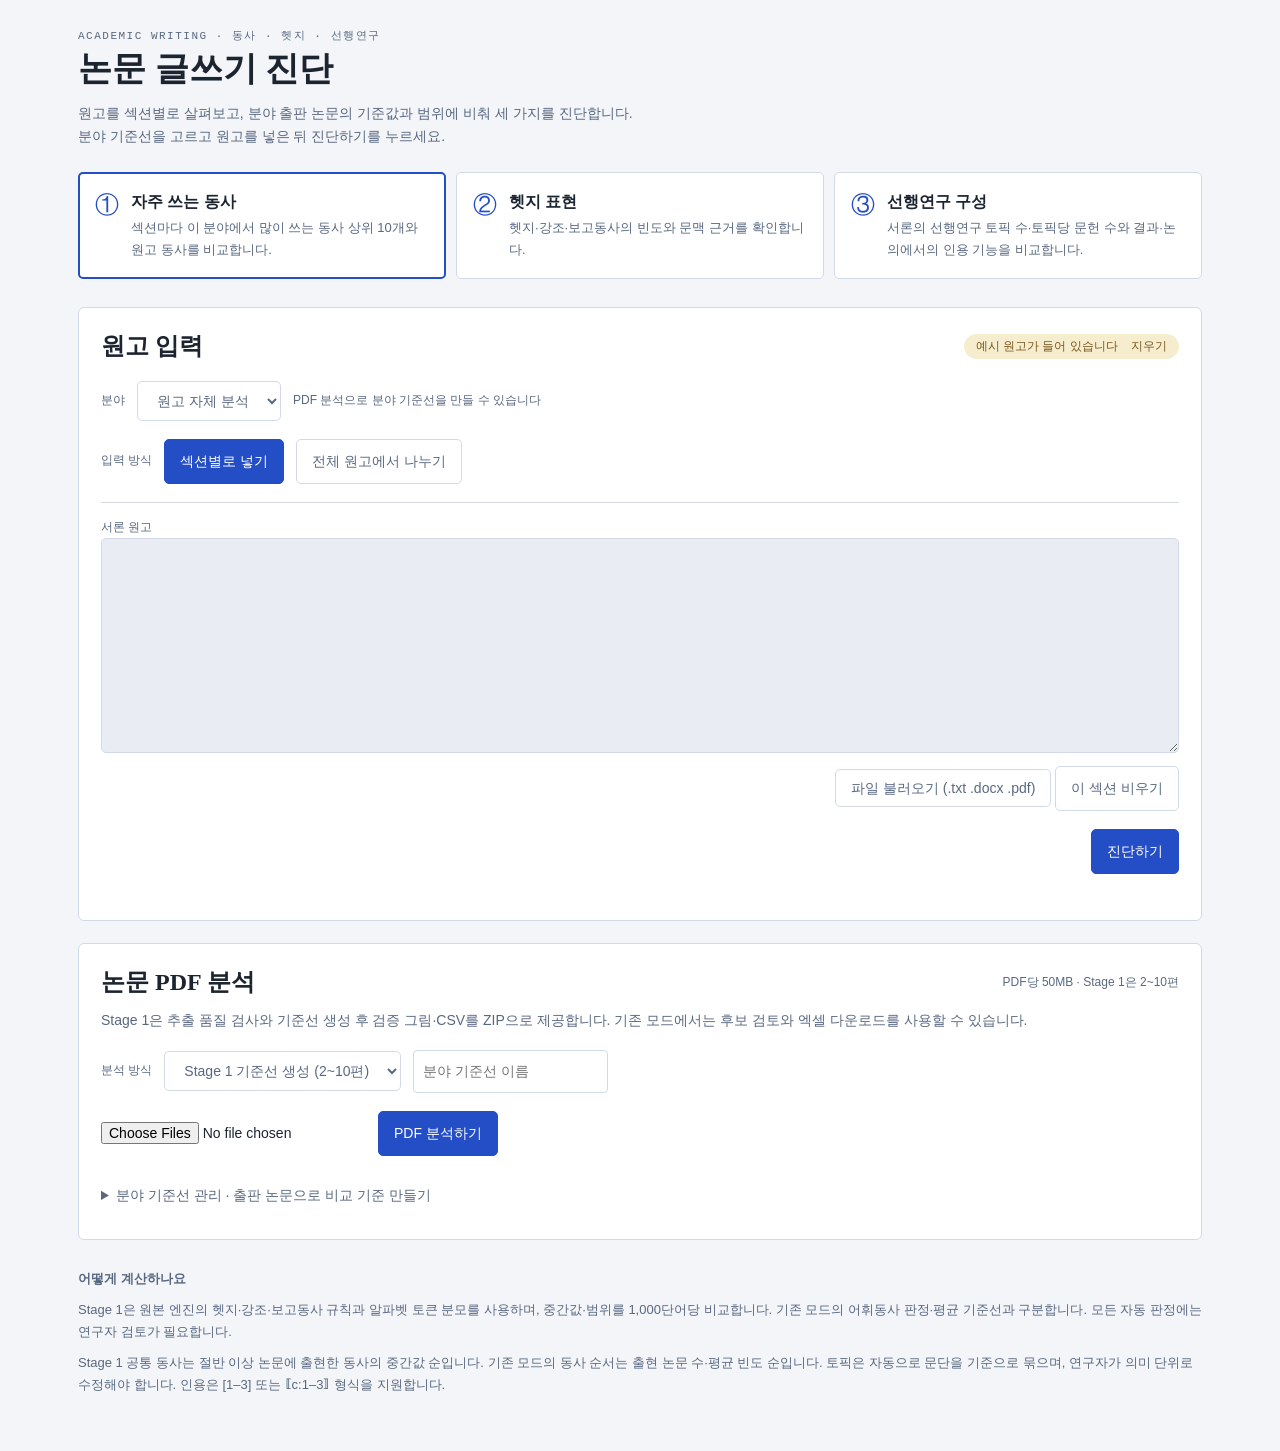
==== frontend/index.html @ 8948f890 "Add FastAPI manuscript diagnostics and four-field Markdown baselines" ====
<!doctype html><html lang="ko"><meta charset="utf-8"><meta name="viewport" content="width=device-width,initial-scale=1"><title>논문 글쓰기 진단</title>
<style>
:root{--blue:#244ec6;--ink:#1c2430;--muted:#596881;--line:#d2daea;--bg:#f3f5f8}*{box-sizing:border-box}body{margin:0;background:var(--bg);color:var(--ink);font-family:'Apple SD Gothic Neo','Malgun Gothic',sans-serif;font-size:14px;line-height:1.65}main{max-width:1180px;margin:0 auto;padding:28px}h1,h2,h3{font-family:'Batang','AppleMyungjo',serif;line-height:1.35}h1{font-size:34px;margin:3px 0 10px}h2{font-size:24px;margin:0}h3{font-size:21px;margin:0}.eyebrow{font:11px monospace;letter-spacing:1.5px;color:var(--muted)}p{margin:10px 0;color:var(--muted)}button,select,input,textarea{font:inherit}button,select,.file{border:1px solid var(--line);background:white;border-radius:5px;color:var(--muted);padding:10px 15px;cursor:pointer}button:hover,.file:hover{border-color:var(--blue)}button:focus-visible,textarea:focus-visible,select:focus-visible{outline:2px solid var(--blue);outline-offset:3px}button:disabled{opacity:.5;cursor:wait}.primary,.active{background:var(--blue)!important;color:white!important;border-color:var(--blue)!important}.features{display:grid;grid-template-columns:repeat(3,1fr);gap:10px;margin:24px 0 28px}.feature{text-align:left;display:flex;gap:12px;padding:16px;background:#fff;border:1px solid var(--line);border-radius:5px}.feature.selected{border:2px solid var(--blue);padding:15px}.number{font:24px Georgia;color:var(--blue)}.feature strong{font-size:16px}.feature p{font-size:13px;margin:2px 0}.panel{background:white;border:1px solid var(--line);border-radius:6px;padding:22px;margin-bottom:22px}.row{display:flex;align-items:center;justify-content:space-between;gap:12px;flex-wrap:wrap}.badge{background:#f6edcf;color:#79591e;padding:3px 12px;border-radius:20px;font-size:12px}.meta{font-size:12px;color:var(--muted)}.controls{display:flex;gap:12px;align-items:center;margin:18px 0;flex-wrap:wrap}.tabs{display:flex;border-bottom:1px solid var(--line);gap:5px;margin-bottom:12px}.tabs button{border:0;border-radius:0;background:transparent}.tabs button.chosen{border:1px solid var(--line);border-bottom:1px solid white;margin-bottom:-1px;color:var(--ink);font-weight:bold}.dot{color:var(--blue);margin-right:7px}textarea{width:100%;min-height:215px;resize:vertical;background:#e9edf3;border:1px solid var(--line);border-radius:5px;padding:14px;color:var(--ink);line-height:1.65}.toolbar{display:flex;justify-content:space-between;align-items:center;gap:12px;flex-wrap:wrap;margin:6px 0 18px}.file input{display:none}.notice{padding:14px 18px;background:#e5ebfc;border-radius:5px;margin:18px 0;color:#33425e}.grid{display:grid;grid-template-columns:1fr 1fr;gap:20px}.metric{font:28px monospace;margin:5px 0}.tablewrap{overflow:auto}table{width:100%;border-collapse:collapse;font-size:13px}th{text-align:left;color:var(--muted);font-weight:500;font-size:12px}td,th{padding:8px;border-bottom:1px solid var(--line)}td.num{text-align:right;font-family:monospace}.empty{text-align:center;padding:35px;color:var(--muted)}.candidate{padding:14px 0;border-bottom:1px solid var(--line)}.candidate p{color:var(--ink)}.pill{font-size:12px;background:#e2efe7;color:#28794d;padding:2px 7px;border-radius:3px}footer{color:var(--muted);font-size:13px;margin:28px 0}#status{min-height:24px;color:var(--blue)}[hidden]{display:none!important}@media(max-width:700px){main{padding:18px}.features,.grid{grid-template-columns:1fr}.feature{padding:12px}h1{font-size:29px}.panel{padding:16px}.tabs{overflow:auto}.tabs button{white-space:nowrap;padding:10px} .row{align-items:flex-start}}
.neutral{background:#e9edf3;color:#596881;padding:2px 7px;border-radius:3px;font-size:12px}.rare{background:#fbecd3;color:#99601f;padding:2px 7px;border-radius:3px;font-size:12px}h4{margin:20px 0 10px}.result-panel>.row{border-bottom:1px solid var(--line);padding-bottom:16px}input:not([type=file]):not([type=checkbox]){padding:9px;border:1px solid var(--line);border-radius:4px;max-width:100%}a{color:var(--blue)}#summaryCards .panel{padding:14px}details{padding:10px 0}summary{cursor:pointer;color:var(--muted)}</style>
<main><header><div class="eyebrow">ACADEMIC WRITING · 동사 · 헷지 · 선행연구</div><h1>논문 글쓰기 진단</h1><p>원고를 섹션별로 살펴보고, 분야 출판 논문의 기준값과 범위에 비춰 세 가지를 진단합니다.<br>분야 기준선을 고르고 원고를 넣은 뒤 진단하기를 누르세요.</p></header>
<div class="features"><div class="feature selected"><span class="number">①</span><div><strong>자주 쓰는 동사</strong><p>섹션마다 이 분야에서 많이 쓰는 동사 상위 10개와 원고 동사를 비교합니다.</p></div></div><div class="feature"><span class="number">②</span><div><strong>헷지 표현</strong><p>헷지·강조·보고동사의 빈도와 문맥 근거를 확인합니다.</p></div></div><div class="feature"><span class="number">③</span><div><strong>선행연구 구성</strong><p>서론의 선행연구 토픽 수·토픽당 문헌 수와 결과·논의에서의 인용 기능을 비교합니다.</p></div></div></div>
<section class="panel"><div class="row"><h2>원고 입력</h2><span class="badge" id="exampleBadge">예시 원고가 들어 있습니다 <button id="clearExample" style="border:0;background:transparent;padding:0 0 0 10px;color:inherit;font-size:12px">지우기</button></span></div><div class="controls"><label for="field" class="meta">분야</label><select id="field"><option value="">원고 자체 분석</option></select><span class="meta" id="baselineInfo">PDF 분석으로 분야 기준선을 만들 수 있습니다</span></div><div class="controls"><span class="meta">입력 방식</span><button class="active" id="sectionMode">섹션별로 넣기</button><button id="wholeMode">전체 원고에서 나누기</button></div><div id="wholeInput" hidden><label for="wholeText" class="meta">전체 원고 · INTRODUCTION, RESULTS AND DISCUSSION 등의 헤딩으로 구분합니다</label><textarea id="wholeText" placeholder="INTRODUCTION&#10;…&#10;&#10;RESULTS AND DISCUSSION&#10;…"></textarea><button id="split">헤딩으로 섹션 나누기</button><p id="splitStatus" role="status"></p></div><div class="tabs" id="sections"></div><label for="manuscript" class="meta" id="inputLabel">서론 원고</label><textarea id="manuscript" spellcheck="false"></textarea><div class="toolbar"><span class="meta" id="wordCount"></span><div><label class="file">파일 불러오기 (.txt .docx .pdf)<input type="file" id="textFile" accept=".txt,.docx,.pdf"></label> <button id="clear">이 섹션 비우기</button></div></div><div class="row"><span class="meta" id="filled"></span><button class="primary" id="analyze">진단하기</button></div><div id="status" role="status" aria-live="polite"></div></section>
<section id="results" hidden><div class="row" style="margin:28px 0 18px"><h2>진단 결과</h2><span class="meta">원고 분석 · 자동 예비판정</span></div><div class="controls" id="resultTabs"><button class="active" data-view="verbs">① 자주 쓰는 동사</button><button data-view="hedge">② 헷지 표현</button><button data-view="literature">③ 선행연구 구성</button></div><div id="summaryCards" class="grid"></div><div id="resultContent"></div></section>
<section class="panel"><div class="row"><h2>논문 PDF 분석</h2><span class="meta">PDF당 50MB · Stage 1은 2~10편</span></div><p>Stage 1은 추출 품질 검사와 기준선 생성 후 검증 그림·CSV를 ZIP으로 제공합니다. 기존 모드에서는 후보 검토와 엑셀 다운로드를 사용할 수 있습니다.</p><div class="controls"><label for="pdfMode" class="meta">분석 방식</label><select id="pdfMode"><option value="stage1">Stage 1 기준선 생성 (2~10편)</option><option value="legacy">기존 동사·선행연구 분석</option></select><input id="stage1Name" aria-label="Stage 1 기준선 이름" placeholder="분야 기준선 이름"></div><div class="controls"><input aria-label="분석할 PDF" id="pdfs" type="file" accept=".pdf" multiple><button class="primary" id="upload">PDF 분석하기</button></div><div id="uploadStatus" role="status" aria-live="polite"></div><details><summary>분야 기준선 관리 · 출판 논문으로 비교 기준 만들기</summary><p class="meta">완료된 작업을 선택하고 분야명을 지정하세요. 판정을 수정했다면 기준선을 다시 생성하세요. 같은 논문을 중복 선택하지 마세요.</p><div class="controls"><input id="baselineName" aria-label="분야 기준선 이름" placeholder="예: 유기화학 · J. Org. Chem."><button id="makeBaseline">선택 작업으로 기준선 생성</button></div></details><div id="jobs"></div><div id="review"></div></section>
<footer><strong>어떻게 계산하나요</strong><p>Stage 1은 원본 엔진의 헷지·강조·보고동사 규칙과 알파벳 토큰 분모를 사용하며, 중간값·범위를 1,000단어당 비교합니다. 기존 모드의 어휘동사 판정·평균 기준선과 구분합니다. 모든 자동 판정에는 연구자 검토가 필요합니다.</p><p>Stage 1 공통 동사는 절반 이상 논문에 출현한 동사의 중간값 순입니다. 기존 모드의 동사 순서는 출현 논문 수·평균 빈도 순입니다. 토픽은 자동으로 문단을 기준으로 묶으며, 연구자가 의미 단위로 수정해야 합니다. 인용은 [1–3] 또는 ⟦c:1–3⟧ 형식을 지원합니다.</p></footer></main>
<div id="toast" role="status" aria-live="polite" hidden style="position:fixed;bottom:24px;right:24px;background:#1c2430;color:white;padding:12px 20px;border-radius:6px;z-index:10"></div><script src="/app.js"></script></html>
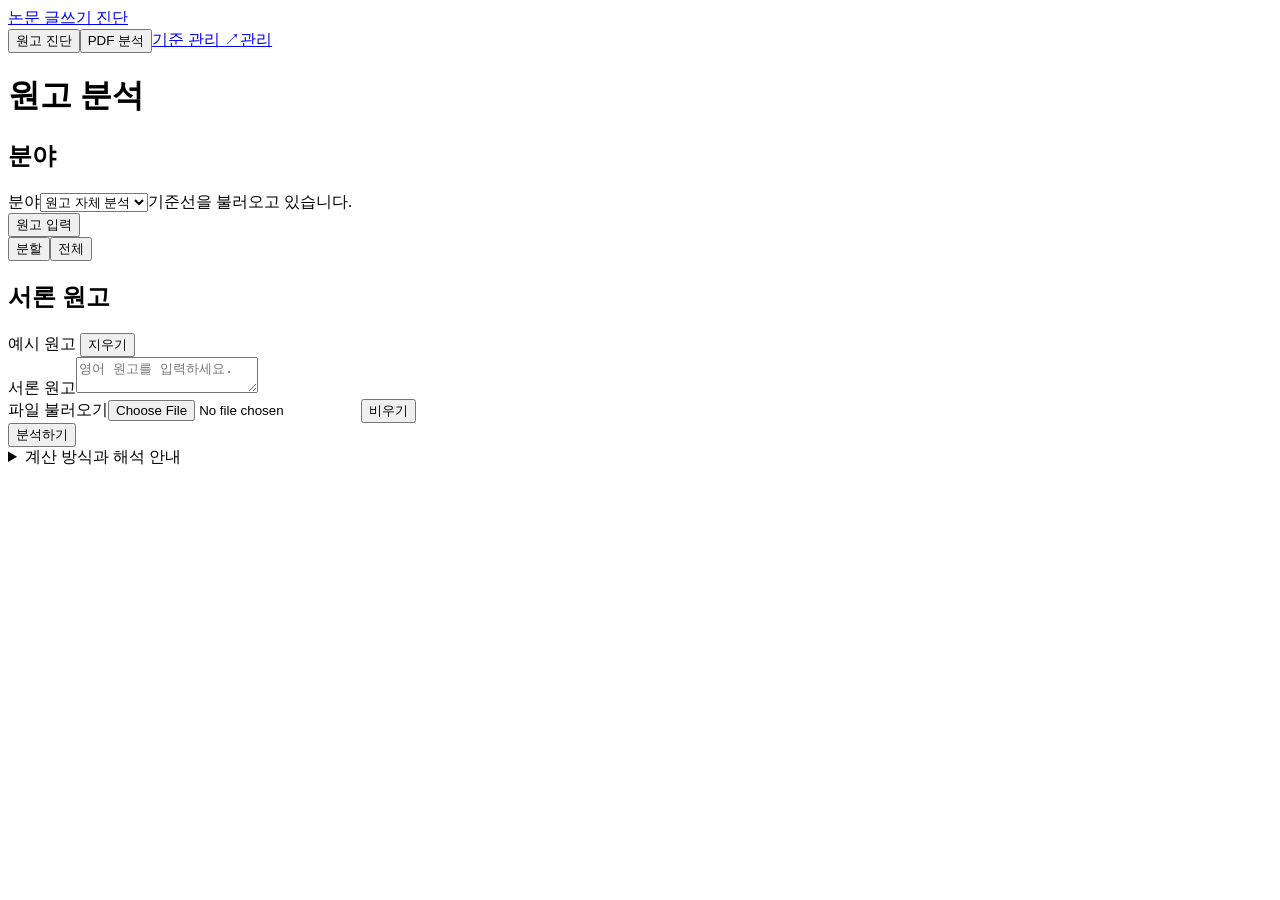
==== commit 633c91cf: "Add baseline administration, refine workspace, and configure Render deployment" ====
--- a/frontend/index.html
+++ b/frontend/index.html
@@ -1,11 +1,8 @@
-<!doctype html><html lang="ko"><meta charset="utf-8"><meta name="viewport" content="width=device-width,initial-scale=1"><title>논문 글쓰기 진단</title>
-<style>
-:root{--blue:#244ec6;--ink:#1c2430;--muted:#596881;--line:#d2daea;--bg:#f3f5f8}*{box-sizing:border-box}body{margin:0;background:var(--bg);color:var(--ink);font-family:'Apple SD Gothic Neo','Malgun Gothic',sans-serif;font-size:14px;line-height:1.65}main{max-width:1180px;margin:0 auto;padding:28px}h1,h2,h3{font-family:'Batang','AppleMyungjo',serif;line-height:1.35}h1{font-size:34px;margin:3px 0 10px}h2{font-size:24px;margin:0}h3{font-size:21px;margin:0}.eyebrow{font:11px monospace;letter-spacing:1.5px;color:var(--muted)}p{margin:10px 0;color:var(--muted)}button,select,input,textarea{font:inherit}button,select,.file{border:1px solid var(--line);background:white;border-radius:5px;color:var(--muted);padding:10px 15px;cursor:pointer}button:hover,.file:hover{border-color:var(--blue)}button:focus-visible,textarea:focus-visible,select:focus-visible{outline:2px solid var(--blue);outline-offset:3px}button:disabled{opacity:.5;cursor:wait}.primary,.active{background:var(--blue)!important;color:white!important;border-color:var(--blue)!important}.features{display:grid;grid-template-columns:repeat(3,1fr);gap:10px;margin:24px 0 28px}.feature{text-align:left;display:flex;gap:12px;padding:16px;background:#fff;border:1px solid var(--line);border-radius:5px}.feature.selected{border:2px solid var(--blue);padding:15px}.number{font:24px Georgia;color:var(--blue)}.feature strong{font-size:16px}.feature p{font-size:13px;margin:2px 0}.panel{background:white;border:1px solid var(--line);border-radius:6px;padding:22px;margin-bottom:22px}.row{display:flex;align-items:center;justify-content:space-between;gap:12px;flex-wrap:wrap}.badge{background:#f6edcf;color:#79591e;padding:3px 12px;border-radius:20px;font-size:12px}.meta{font-size:12px;color:var(--muted)}.controls{display:flex;gap:12px;align-items:center;margin:18px 0;flex-wrap:wrap}.tabs{display:flex;border-bottom:1px solid var(--line);gap:5px;margin-bottom:12px}.tabs button{border:0;border-radius:0;background:transparent}.tabs button.chosen{border:1px solid var(--line);border-bottom:1px solid white;margin-bottom:-1px;color:var(--ink);font-weight:bold}.dot{color:var(--blue);margin-right:7px}textarea{width:100%;min-height:215px;resize:vertical;background:#e9edf3;border:1px solid var(--line);border-radius:5px;padding:14px;color:var(--ink);line-height:1.65}.toolbar{display:flex;justify-content:space-between;align-items:center;gap:12px;flex-wrap:wrap;margin:6px 0 18px}.file input{display:none}.notice{padding:14px 18px;background:#e5ebfc;border-radius:5px;margin:18px 0;color:#33425e}.grid{display:grid;grid-template-columns:1fr 1fr;gap:20px}.metric{font:28px monospace;margin:5px 0}.tablewrap{overflow:auto}table{width:100%;border-collapse:collapse;font-size:13px}th{text-align:left;color:var(--muted);font-weight:500;font-size:12px}td,th{padding:8px;border-bottom:1px solid var(--line)}td.num{text-align:right;font-family:monospace}.empty{text-align:center;padding:35px;color:var(--muted)}.candidate{padding:14px 0;border-bottom:1px solid var(--line)}.candidate p{color:var(--ink)}.pill{font-size:12px;background:#e2efe7;color:#28794d;padding:2px 7px;border-radius:3px}footer{color:var(--muted);font-size:13px;margin:28px 0}#status{min-height:24px;color:var(--blue)}[hidden]{display:none!important}@media(max-width:700px){main{padding:18px}.features,.grid{grid-template-columns:1fr}.feature{padding:12px}h1{font-size:29px}.panel{padding:16px}.tabs{overflow:auto}.tabs button{white-space:nowrap;padding:10px} .row{align-items:flex-start}}
-.neutral{background:#e9edf3;color:#596881;padding:2px 7px;border-radius:3px;font-size:12px}.rare{background:#fbecd3;color:#99601f;padding:2px 7px;border-radius:3px;font-size:12px}h4{margin:20px 0 10px}.result-panel>.row{border-bottom:1px solid var(--line);padding-bottom:16px}input:not([type=file]):not([type=checkbox]){padding:9px;border:1px solid var(--line);border-radius:4px;max-width:100%}a{color:var(--blue)}#summaryCards .panel{padding:14px}details{padding:10px 0}summary{cursor:pointer;color:var(--muted)}</style>
-<main><header><div class="eyebrow">ACADEMIC WRITING · 동사 · 헷지 · 선행연구</div><h1>논문 글쓰기 진단</h1><p>원고를 섹션별로 살펴보고, 분야 출판 논문의 기준값과 범위에 비춰 세 가지를 진단합니다.<br>분야 기준선을 고르고 원고를 넣은 뒤 진단하기를 누르세요.</p></header>
-<div class="features"><div class="feature selected"><span class="number">①</span><div><strong>자주 쓰는 동사</strong><p>섹션마다 이 분야에서 많이 쓰는 동사 상위 10개와 원고 동사를 비교합니다.</p></div></div><div class="feature"><span class="number">②</span><div><strong>헷지 표현</strong><p>헷지·강조·보고동사의 빈도와 문맥 근거를 확인합니다.</p></div></div><div class="feature"><span class="number">③</span><div><strong>선행연구 구성</strong><p>서론의 선행연구 토픽 수·토픽당 문헌 수와 결과·논의에서의 인용 기능을 비교합니다.</p></div></div></div>
-<section class="panel"><div class="row"><h2>원고 입력</h2><span class="badge" id="exampleBadge">예시 원고가 들어 있습니다 <button id="clearExample" style="border:0;background:transparent;padding:0 0 0 10px;color:inherit;font-size:12px">지우기</button></span></div><div class="controls"><label for="field" class="meta">분야</label><select id="field"><option value="">원고 자체 분석</option></select><span class="meta" id="baselineInfo">PDF 분석으로 분야 기준선을 만들 수 있습니다</span></div><div class="controls"><span class="meta">입력 방식</span><button class="active" id="sectionMode">섹션별로 넣기</button><button id="wholeMode">전체 원고에서 나누기</button></div><div id="wholeInput" hidden><label for="wholeText" class="meta">전체 원고 · INTRODUCTION, RESULTS AND DISCUSSION 등의 헤딩으로 구분합니다</label><textarea id="wholeText" placeholder="INTRODUCTION&#10;…&#10;&#10;RESULTS AND DISCUSSION&#10;…"></textarea><button id="split">헤딩으로 섹션 나누기</button><p id="splitStatus" role="status"></p></div><div class="tabs" id="sections"></div><label for="manuscript" class="meta" id="inputLabel">서론 원고</label><textarea id="manuscript" spellcheck="false"></textarea><div class="toolbar"><span class="meta" id="wordCount"></span><div><label class="file">파일 불러오기 (.txt .docx .pdf)<input type="file" id="textFile" accept=".txt,.docx,.pdf"></label> <button id="clear">이 섹션 비우기</button></div></div><div class="row"><span class="meta" id="filled"></span><button class="primary" id="analyze">진단하기</button></div><div id="status" role="status" aria-live="polite"></div></section>
-<section id="results" hidden><div class="row" style="margin:28px 0 18px"><h2>진단 결과</h2><span class="meta">원고 분석 · 자동 예비판정</span></div><div class="controls" id="resultTabs"><button class="active" data-view="verbs">① 자주 쓰는 동사</button><button data-view="hedge">② 헷지 표현</button><button data-view="literature">③ 선행연구 구성</button></div><div id="summaryCards" class="grid"></div><div id="resultContent"></div></section>
-<section class="panel"><div class="row"><h2>논문 PDF 분석</h2><span class="meta">PDF당 50MB · Stage 1은 2~10편</span></div><p>Stage 1은 추출 품질 검사와 기준선 생성 후 검증 그림·CSV를 ZIP으로 제공합니다. 기존 모드에서는 후보 검토와 엑셀 다운로드를 사용할 수 있습니다.</p><div class="controls"><label for="pdfMode" class="meta">분석 방식</label><select id="pdfMode"><option value="stage1">Stage 1 기준선 생성 (2~10편)</option><option value="legacy">기존 동사·선행연구 분석</option></select><input id="stage1Name" aria-label="Stage 1 기준선 이름" placeholder="분야 기준선 이름"></div><div class="controls"><input aria-label="분석할 PDF" id="pdfs" type="file" accept=".pdf" multiple><button class="primary" id="upload">PDF 분석하기</button></div><div id="uploadStatus" role="status" aria-live="polite"></div><details><summary>분야 기준선 관리 · 출판 논문으로 비교 기준 만들기</summary><p class="meta">완료된 작업을 선택하고 분야명을 지정하세요. 판정을 수정했다면 기준선을 다시 생성하세요. 같은 논문을 중복 선택하지 마세요.</p><div class="controls"><input id="baselineName" aria-label="분야 기준선 이름" placeholder="예: 유기화학 · J. Org. Chem."><button id="makeBaseline">선택 작업으로 기준선 생성</button></div></details><div id="jobs"></div><div id="review"></div></section>
-<footer><strong>어떻게 계산하나요</strong><p>Stage 1은 원본 엔진의 헷지·강조·보고동사 규칙과 알파벳 토큰 분모를 사용하며, 중간값·범위를 1,000단어당 비교합니다. 기존 모드의 어휘동사 판정·평균 기준선과 구분합니다. 모든 자동 판정에는 연구자 검토가 필요합니다.</p><p>Stage 1 공통 동사는 절반 이상 논문에 출현한 동사의 중간값 순입니다. 기존 모드의 동사 순서는 출현 논문 수·평균 빈도 순입니다. 토픽은 자동으로 문단을 기준으로 묶으며, 연구자가 의미 단위로 수정해야 합니다. 인용은 [1–3] 또는 ⟦c:1–3⟧ 형식을 지원합니다.</p></footer></main>
-<div id="toast" role="status" aria-live="polite" hidden style="position:fixed;bottom:24px;right:24px;background:#1c2430;color:white;padding:12px 20px;border-radius:6px;z-index:10"></div><script src="/app.js"></script></html>
+<!doctype html><html lang="ko"><head><meta charset="utf-8"><meta name="viewport" content="width=device-width,initial-scale=1"><title>논문 글쓰기 진단</title><link rel="preload" href="/assets/fonts/SUIT-Variable.woff2" as="font" type="font/woff2" crossorigin><link rel="preload" href="/assets/fonts/KIMM-Bold.woff2" as="font" type="font/woff2" crossorigin><link rel="stylesheet" href="/assets/style.css"></head>
+<body class="diagnostic"><header class="appbar"><a class="brand" href="/"><span>논문 글쓰기 진단</span></a><nav class="appnav" aria-label="작업 선택"><button class="selected" data-workspace="manuscript">원고 진단</button><button data-workspace="pdf">PDF 분석</button><a class="admin-link" href="/admin" aria-label="기준 관리"><span class="wide-label">기준 관리 ↗</span><span class="narrow-label" aria-hidden="true">관리</span></a></nav></header>
+<main><div id="manuscriptWorkspace"><div class="page-heading"><h1 id="mainHeading">원고 분석</h1></div><div class="workspace-grid"><aside class="context-panel"><h2>분야</h2><div class="field-stack"><label for="field" class="sr-only">분야</label><select id="field"><option value="">원고 자체 분석</option></select><span class="meta" id="baselineInfo">기준선을 불러오고 있습니다.</span></div><div class="sidebar-divider"></div><button id="openEditor" class="sidebar-link selected" aria-current="page">원고 입력</button><div id="inputSidebar"><div class="sidebar-input-modes" aria-label="입력 방식"><button class="active" id="sectionMode">분할</button><button id="wholeMode">전체</button></div><div class="tabs" id="sections" aria-label="본문 구분"></div></div><section id="analysisNav" hidden><h2 class="sidebar-heading">분석 결과</h2><nav id="resultTabs" aria-label="분석 결과 항목"><button class="active" data-view="verbs">동사 분포</button><button data-view="hedge">헷지 표현</button><button data-view="literature">선행연구</button></nav></section><div id="resultSidebar" hidden><div id="summaryCards"></div><div id="sidebarContext"></div></div><div id="sidebarHelp"></div></aside>
+<div class="workspace-main"><section class="panel editor-panel" id="editorPanel"><div class="row editor-top"><h2 id="inputTitle">서론 원고</h2><span class="example-badge" id="exampleBadge">예시 원고 <button id="clearExample">지우기</button></span></div><div class="editor-body"><div id="wholeInput" hidden><label for="wholeText" class="meta">INTRODUCTION, RESULTS AND DISCUSSION 등의 제목으로 본문을 구분합니다.</label><textarea id="wholeText" placeholder="INTRODUCTION&#10;…&#10;&#10;RESULTS AND DISCUSSION&#10;…"></textarea><button id="split">구분하기</button><p id="splitStatus" role="status"></p></div><label for="manuscript" id="inputLabel">서론 원고</label><textarea id="manuscript" spellcheck="false" placeholder="영어 원고를 입력하세요."></textarea><div class="toolbar"><span class="meta" id="wordCount"></span><div class="editor-file-tools"><label class="file" title="TXT · DOCX · PDF">파일 불러오기<input type="file" id="textFile" accept=".txt,.docx,.pdf"></label><button class="quiet" id="clear">비우기</button></div></div></div><div class="editor-bottom"><div class="row"><span class="meta" id="filled"></span><button class="primary" id="analyze" aria-label="분석하기">분석하기</button></div><div id="status" role="status" aria-live="polite"></div></div></section>
+<section id="results" hidden><div id="resultContent"></div></section>
+<footer class="method-footer"><details><summary>계산 방식과 해석 안내</summary><p>분야 기준과 같은 엔진으로 원고를 분석합니다. Stage 1은 알파벳 토큰을 분모로 1,000단어당 중간값·범위를 비교하고, 기존 모드는 평균·10,000단어당 빈도를 사용합니다. 짧은 섹션의 비율은 소수의 출현에도 크게 달라질 수 있습니다.</p><p>선행연구의 자동 토픽은 문단 단위이며 의미 토픽과 인용 기능은 검토가 필요합니다. 번호식 인용 [1–3] 또는 ⟦c:1–3⟧을 지원합니다.</p><p class="font-attribution">본 저작물은 '한국기계연구원'에서 '2022년' 작성하여 공공누리 제1유형으로 개방한 '한국기계연구원 서체'를 이용하였으며, 해당 저작물은 <a href="https://www.kimm.re.kr/webfont" target="_blank" rel="noopener">한국기계연구원</a>에서 무료로 내려받을 수 있습니다.</p></details></footer></div></div></div>
+<div id="pdfWorkspace" class="pdf-workspace" hidden><div class="page-heading"><h1>PDF 논문 분석</h1></div><section class="panel"><div class="row"><h2>논문 업로드</h2><span class="meta">파일당 50MB · 기준선 생성: 2~10편</span></div><div class="controls"><label for="pdfMode" class="meta">작업</label><select id="pdfMode"><option value="stage1">새 기준선 만들기</option><option value="legacy">동사 · 선행연구 분석</option></select><input id="stage1Name" aria-label="Stage 1 기준선 이름" placeholder="기준선 이름"></div><div class="row"><input aria-label="분석할 PDF" id="pdfs" type="file" accept=".pdf" multiple><button class="primary" id="upload">분석 시작</button></div><div id="uploadStatus" class="meta" role="status" aria-live="polite"></div></section><section class="panel"><div class="row"><h2>분석 기록</h2><a class="meta" href="/admin">분야 기준 관리 ↗</a></div><div id="jobs"></div><details><summary>분석 기록으로 기준선 생성</summary><p class="meta">완료된 작업을 선택하고 분야 이름을 입력하세요.</p><div class="controls"><input id="baselineName" aria-label="분야 기준선 이름" placeholder="예: 유기화학 · JOC"><button id="makeBaseline">선택 작업으로 생성</button></div></details><div id="review"></div></section><details class="method-details"><summary>PDF 분석과 기준선 생성 안내</summary><div>Stage 1은 추출 품질 검사 후 검증 그림·CSV를 ZIP으로 제공합니다. 기존 모드에서는 후보 검토와 엑셀 다운로드를 사용합니다. 기준의 적용·복원·마크다운 재계산은 관리자 페이지에서 관리합니다.</div></details></div>
+</main><div id="toast" role="status" aria-live="polite" hidden></div><script src="/app.js"></script></body></html>
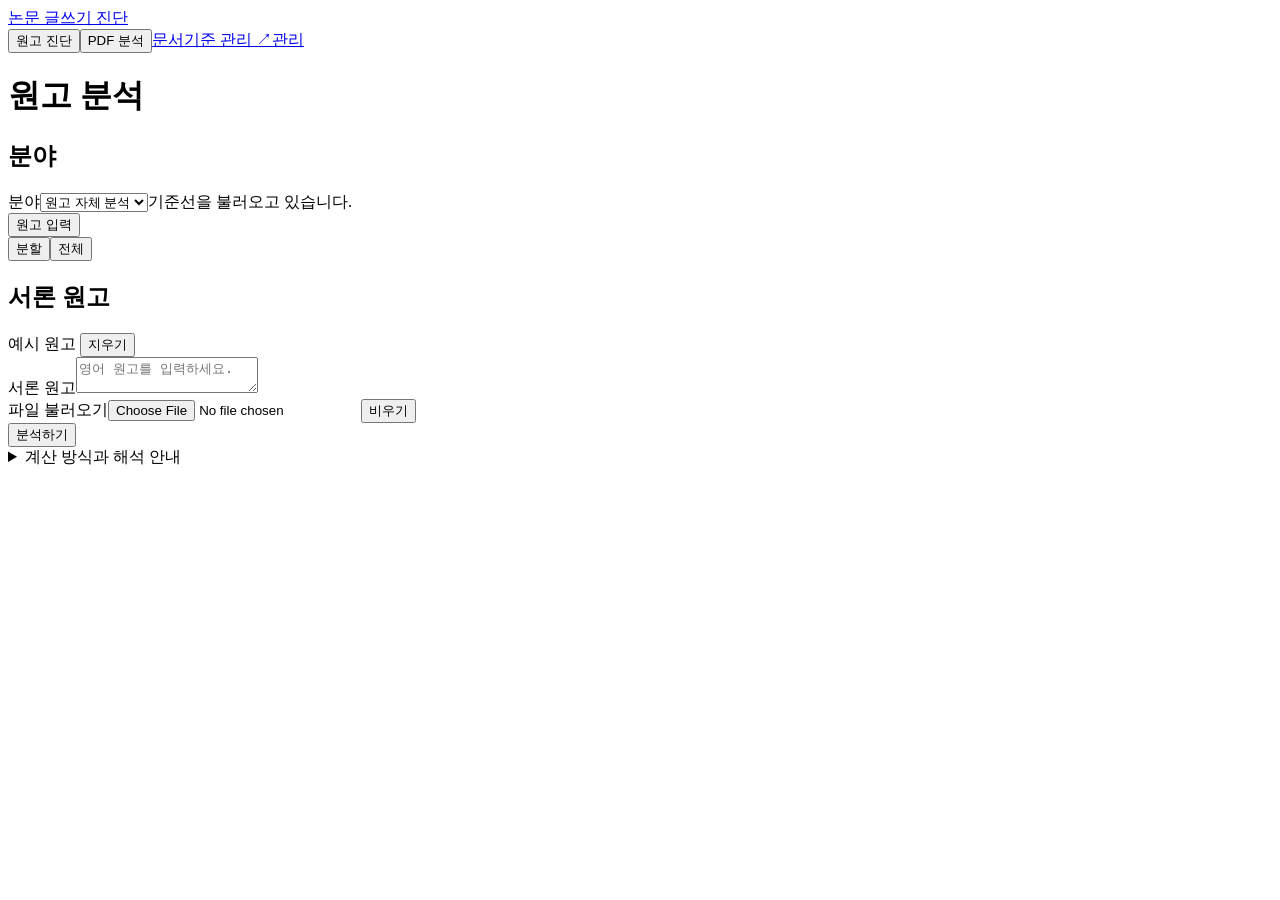
==== commit 87f5453b: "Add in-app project documentation with navigation and Markdown downloads" ====
--- a/frontend/index.html
+++ b/frontend/index.html
@@ -1,5 +1,5 @@
 <!doctype html><html lang="ko"><head><meta charset="utf-8"><meta name="viewport" content="width=device-width,initial-scale=1"><title>논문 글쓰기 진단</title><link rel="preload" href="/assets/fonts/SUIT-Variable.woff2" as="font" type="font/woff2" crossorigin><link rel="preload" href="/assets/fonts/KIMM-Bold.woff2" as="font" type="font/woff2" crossorigin><link rel="stylesheet" href="/assets/style.css"></head>
-<body class="diagnostic"><header class="appbar"><a class="brand" href="/"><span>논문 글쓰기 진단</span></a><nav class="appnav" aria-label="작업 선택"><button class="selected" data-workspace="manuscript">원고 진단</button><button data-workspace="pdf">PDF 분석</button><a class="admin-link" href="/admin" aria-label="기준 관리"><span class="wide-label">기준 관리 ↗</span><span class="narrow-label" aria-hidden="true">관리</span></a></nav></header>
+<body class="diagnostic"><header class="appbar"><a class="brand" href="/"><span>논문 글쓰기 진단</span></a><nav class="appnav" aria-label="작업 선택"><button class="selected" data-workspace="manuscript">원고 진단</button><button data-workspace="pdf">PDF 분석</button><a href="/guide">문서</a><a class="admin-link" href="/admin" aria-label="기준 관리"><span class="wide-label">기준 관리 ↗</span><span class="narrow-label" aria-hidden="true">관리</span></a></nav></header>
 <main><div id="manuscriptWorkspace"><div class="page-heading"><h1 id="mainHeading">원고 분석</h1></div><div class="workspace-grid"><aside class="context-panel"><h2>분야</h2><div class="field-stack"><label for="field" class="sr-only">분야</label><select id="field"><option value="">원고 자체 분석</option></select><span class="meta" id="baselineInfo">기준선을 불러오고 있습니다.</span></div><div class="sidebar-divider"></div><button id="openEditor" class="sidebar-link selected" aria-current="page">원고 입력</button><div id="inputSidebar"><div class="sidebar-input-modes" aria-label="입력 방식"><button class="active" id="sectionMode">분할</button><button id="wholeMode">전체</button></div><div class="tabs" id="sections" aria-label="본문 구분"></div></div><section id="analysisNav" hidden><h2 class="sidebar-heading">분석 결과</h2><nav id="resultTabs" aria-label="분석 결과 항목"><button class="active" data-view="verbs">동사 분포</button><button data-view="hedge">헷지 표현</button><button data-view="literature">선행연구</button></nav></section><div id="resultSidebar" hidden><div id="summaryCards"></div><div id="sidebarContext"></div></div><div id="sidebarHelp"></div></aside>
 <div class="workspace-main"><section class="panel editor-panel" id="editorPanel"><div class="row editor-top"><h2 id="inputTitle">서론 원고</h2><span class="example-badge" id="exampleBadge">예시 원고 <button id="clearExample">지우기</button></span></div><div class="editor-body"><div id="wholeInput" hidden><label for="wholeText" class="meta">INTRODUCTION, RESULTS AND DISCUSSION 등의 제목으로 본문을 구분합니다.</label><textarea id="wholeText" placeholder="INTRODUCTION&#10;…&#10;&#10;RESULTS AND DISCUSSION&#10;…"></textarea><button id="split">구분하기</button><p id="splitStatus" role="status"></p></div><label for="manuscript" id="inputLabel">서론 원고</label><textarea id="manuscript" spellcheck="false" placeholder="영어 원고를 입력하세요."></textarea><div class="toolbar"><span class="meta" id="wordCount"></span><div class="editor-file-tools"><label class="file" title="TXT · DOCX · PDF">파일 불러오기<input type="file" id="textFile" accept=".txt,.docx,.pdf"></label><button class="quiet" id="clear">비우기</button></div></div></div><div class="editor-bottom"><div class="row"><span class="meta" id="filled"></span><button class="primary" id="analyze" aria-label="분석하기">분석하기</button></div><div id="status" role="status" aria-live="polite"></div></div></section>
 <section id="results" hidden><div id="resultContent"></div></section>
